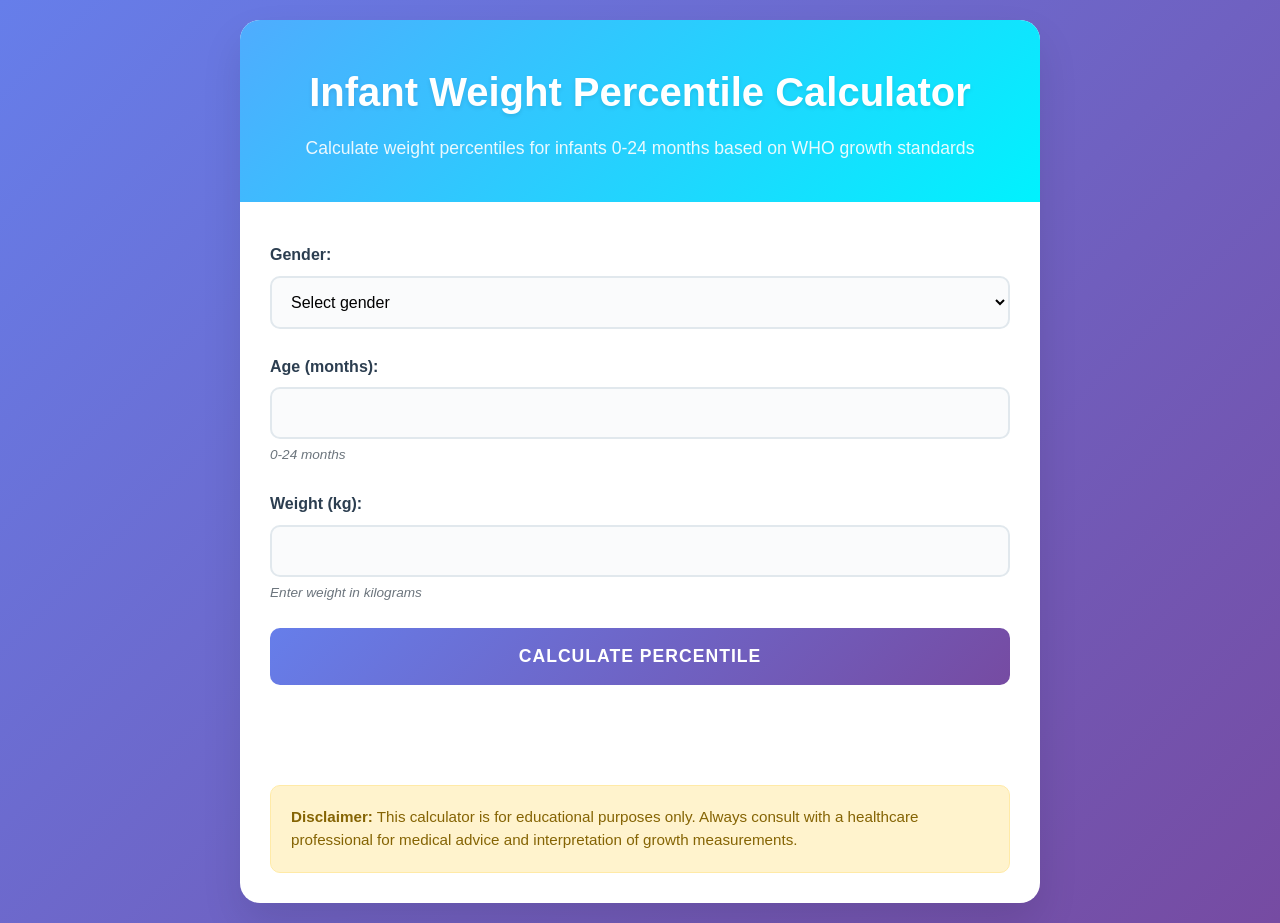
==== calculator-standalone.html @ 6d3e1f79 "Add infant weight percentile calculator with standalone HTML file Co-authored-by: kara.limchiu <kara" ====
<!DOCTYPE html>
<html lang="en">
<head>
    <meta charset="UTF-8">
    <meta name="viewport" content="width=device-width, initial-scale=1.0">
    <title>Infant Weight Percentile Calculator</title>
    <style>
        /* Reset and base styles */
        * {
            margin: 0;
            padding: 0;
            box-sizing: border-box;
        }

        body {
            font-family: 'Segoe UI', Tahoma, Geneva, Verdana, sans-serif;
            line-height: 1.6;
            color: #333;
            background: linear-gradient(135deg, #667eea 0%, #764ba2 100%);
            min-height: 100vh;
            padding: 20px;
        }

        .container {
            max-width: 800px;
            margin: 0 auto;
            background: white;
            border-radius: 20px;
            box-shadow: 0 20px 40px rgba(0, 0, 0, 0.1);
            overflow: hidden;
        }

        /* Header styles */
        header {
            background: linear-gradient(135deg, #4facfe 0%, #00f2fe 100%);
            color: white;
            padding: 40px 30px;
            text-align: center;
        }

        header h1 {
            font-size: 2.5rem;
            font-weight: 700;
            margin-bottom: 10px;
            text-shadow: 0 2px 4px rgba(0, 0, 0, 0.1);
        }

        header p {
            font-size: 1.1rem;
            opacity: 0.9;
            font-weight: 300;
        }

        /* Calculator card styles */
        .calculator-card {
            padding: 40px 30px;
            background: white;
        }

        /* Form styles */
        #percentile-form {
            margin-bottom: 30px;
        }

        .input-group {
            margin-bottom: 25px;
        }

        .input-group label {
            display: block;
            font-weight: 600;
            margin-bottom: 8px;
            color: #2c3e50;
            font-size: 1rem;
        }

        .input-group input,
        .input-group select {
            width: 100%;
            padding: 15px;
            border: 2px solid #e1e8ed;
            border-radius: 10px;
            font-size: 1rem;
            transition: all 0.3s ease;
            background: #fafbfc;
        }

        .input-group input:focus,
        .input-group select:focus {
            outline: none;
            border-color: #4facfe;
            background: white;
            box-shadow: 0 0 0 3px rgba(79, 172, 254, 0.1);
        }

        .input-help {
            display: block;
            font-size: 0.85rem;
            color: #6c757d;
            margin-top: 5px;
            font-style: italic;
        }

        /* Button styles */
        button[type="submit"] {
            width: 100%;
            background: linear-gradient(135deg, #667eea 0%, #764ba2 100%);
            color: white;
            border: none;
            padding: 18px;
            border-radius: 10px;
            font-size: 1.1rem;
            font-weight: 600;
            cursor: pointer;
            transition: all 0.3s ease;
            text-transform: uppercase;
            letter-spacing: 1px;
        }

        button[type="submit"]:hover {
            transform: translateY(-2px);
            box-shadow: 0 10px 20px rgba(102, 126, 234, 0.4);
        }

        /* Result section styles */
        .result-section {
            background: linear-gradient(135deg, #f8f9ff 0%, #e8f4fd 100%);
            border-radius: 15px;
            padding: 30px;
            margin-top: 30px;
            border: 1px solid #e1e8ed;
            animation: slideUp 0.5s ease-out;
        }

        .result-section h3 {
            color: #2c3e50;
            margin-bottom: 20px;
            font-size: 1.5rem;
            text-align: center;
        }

        .result-content {
            display: flex;
            flex-direction: column;
            gap: 25px;
        }

        /* Percentile display */
        .percentile-display {
            text-align: center;
            padding: 25px;
            background: white;
            border-radius: 15px;
            box-shadow: 0 5px 15px rgba(0, 0, 0, 0.05);
        }

        .percentile-number {
            font-size: 3.5rem;
            font-weight: 700;
            display: block;
            margin-bottom: 5px;
        }

        .percentile-number.normal {
            color: #28a745;
        }

        .percentile-number.low {
            color: #dc3545;
        }

        .percentile-number.high {
            color: #fd7e14;
        }

        .percentile-label {
            font-size: 1.2rem;
            color: #6c757d;
            font-weight: 500;
        }

        /* Result details */
        .result-details {
            background: white;
            padding: 25px;
            border-radius: 15px;
            box-shadow: 0 5px 15px rgba(0, 0, 0, 0.05);
        }

        #result-interpretation {
            font-size: 1.1rem;
            text-align: center;
            margin-bottom: 25px;
            padding: 15px;
            background: #f8f9fa;
            border-radius: 10px;
            font-weight: 500;
        }

        /* Percentile ranges */
        .percentile-ranges {
            display: grid;
            gap: 12px;
        }

        .range-item {
            display: flex;
            justify-content: space-between;
            align-items: center;
            padding: 12px 15px;
            background: #f8f9fa;
            border-radius: 8px;
            border-left: 4px solid #e9ecef;
        }

        .range-item:nth-child(1) {
            border-left-color: #dc3545;
        }

        .range-item:nth-child(2) {
            border-left-color: #28a745;
        }

        .range-item:nth-child(3) {
            border-left-color: #fd7e14;
        }

        .range-label {
            font-weight: 600;
            color: #2c3e50;
        }

        .range-description {
            color: #6c757d;
            font-weight: 500;
        }

        /* Disclaimer */
        .disclaimer {
            background: #fff3cd;
            border: 1px solid #ffeaa7;
            border-radius: 10px;
            padding: 20px;
            margin: 30px;
            color: #856404;
        }

        .disclaimer p {
            margin: 0;
            font-size: 0.95rem;
            line-height: 1.5;
        }

        /* Responsive design */
        @media (max-width: 768px) {
            body {
                padding: 10px;
            }
            
            .container {
                border-radius: 15px;
            }
            
            header {
                padding: 30px 20px;
            }
            
            header h1 {
                font-size: 2rem;
            }
            
            .calculator-card {
                padding: 30px 20px;
            }
            
            .disclaimer {
                margin: 20px;
                padding: 15px;
            }
            
            .percentile-number {
                font-size: 2.5rem;
            }
        }

        @keyframes slideUp {
            from {
                opacity: 0;
                transform: translateY(30px);
            }
            to {
                opacity: 1;
                transform: translateY(0);
            }
        }
    </style>
</head>
<body>
    <div class="container">
        <header>
            <h1>Infant Weight Percentile Calculator</h1>
            <p>Calculate weight percentiles for infants 0-24 months based on WHO growth standards</p>
        </header>

        <div class="calculator-card">
            <form id="percentile-form">
                <div class="input-group">
                    <label for="gender">Gender:</label>
                    <select id="gender" required>
                        <option value="">Select gender</option>
                        <option value="male">Male</option>
                        <option value="female">Female</option>
                    </select>
                </div>

                <div class="input-group">
                    <label for="age-months">Age (months):</label>
                    <input type="number" id="age-months" min="0" max="24" step="0.1" required>
                    <span class="input-help">0-24 months</span>
                </div>

                <div class="input-group">
                    <label for="weight">Weight (kg):</label>
                    <input type="number" id="weight" min="1" max="20" step="0.01" required>
                    <span class="input-help">Enter weight in kilograms</span>
                </div>

                <button type="submit">Calculate Percentile</button>
            </form>

            <div id="result" class="result-section" style="display: none;">
                <h3>Result</h3>
                <div class="result-content">
                    <div class="percentile-display">
                        <span class="percentile-number" id="percentile-value">--</span>
                        <span class="percentile-label">percentile</span>
                    </div>
                    <div class="result-details">
                        <p id="result-interpretation"></p>
                        <div class="percentile-ranges">
                            <div class="range-item">
                                <span class="range-label">Below 3rd percentile:</span>
                                <span class="range-description">Underweight</span>
                            </div>
                            <div class="range-item">
                                <span class="range-label">3rd-97th percentile:</span>
                                <span class="range-description">Normal weight</span>
                            </div>
                            <div class="range-item">
                                <span class="range-label">Above 97th percentile:</span>
                                <span class="range-description">Overweight</span>
                            </div>
                        </div>
                    </div>
                </div>
            </div>
        </div>

        <div class="disclaimer">
            <p><strong>Disclaimer:</strong> This calculator is for educational purposes only. Always consult with a healthcare professional for medical advice and interpretation of growth measurements.</p>
        </div>
    </div>

    <script>
        // WHO Weight-for-age percentile data (LMS method)
        const WHO_WEIGHT_DATA = {
            male: [
                [0, 0.3487, 3.3464, 0.14602],
                [1, 0.2297, 4.4709, 0.13395],
                [2, 0.1970, 5.5675, 0.12385],
                [3, 0.1738, 6.3762, 0.11727],
                [4, 0.1553, 7.0023, 0.11316],
                [5, 0.1395, 7.5105, 0.11080],
                [6, 0.1257, 7.9340, 0.10958],
                [7, 0.1134, 8.2970, 0.10902],
                [8, 0.1021, 8.6151, 0.10882],
                [9, 0.0917, 8.9014, 0.10881],
                [10, 0.0820, 9.1649, 0.10891],
                [11, 0.0730, 9.4122, 0.10906],
                [12, 0.0644, 9.6479, 0.10925],
                [15, 0.0424, 10.3002, 0.10986],
                [18, 0.0204, 10.9302, 0.11063],
                [21, -0.0021, 11.5490, 0.11154],
                [24, -0.0251, 12.1515, 0.11260]
            ],
            female: [
                [0, 0.3809, 3.2322, 0.14171],
                [1, 0.1233, 4.1873, 0.13724],
                [2, 0.0422, 5.1282, 0.13000],
                [3, -0.0134, 5.8458, 0.12619],
                [4, -0.0553, 6.4237, 0.12402],
                [5, -0.0903, 6.8985, 0.12274],
                [6, -0.1201, 7.2970, 0.12204],
                [7, -0.1462, 7.6422, 0.12178],
                [8, -0.1695, 7.9487, 0.12181],
                [9, -0.1909, 8.2254, 0.12199],
                [10, -0.2111, 8.4800, 0.12223],
                [11, -0.2306, 8.7192, 0.12247],
                [12, -0.2497, 8.9481, 0.12268],
                [15, -0.3089, 9.6298, 0.12309],
                [18, -0.3700, 10.2849, 0.12349],
                [21, -0.4321, 10.9371, 0.12394],
                [24, -0.4952, 11.5939, 0.12446]
            ]
        };

        function interpolateLMS(age, gender) {
            const data = WHO_WEIGHT_DATA[gender];
            let lowerIndex = 0;
            let upperIndex = data.length - 1;
            
            for (let i = 0; i < data.length - 1; i++) {
                if (age >= data[i][0] && age <= data[i + 1][0]) {
                    lowerIndex = i;
                    upperIndex = i + 1;
                    break;
                }
            }
            
            const lowerAge = data[lowerIndex][0];
            const upperAge = data[upperIndex][0];
            
            if (lowerAge === upperAge) {
                return {
                    L: data[lowerIndex][1],
                    M: data[lowerIndex][2],
                    S: data[lowerIndex][3]
                };
            }
            
            const ratio = (age - lowerAge) / (upperAge - lowerAge);
            
            return {
                L: data[lowerIndex][1] + ratio * (data[upperIndex][1] - data[lowerIndex][1]),
                M: data[lowerIndex][2] + ratio * (data[upperIndex][2] - data[lowerIndex][2]),
                S: data[lowerIndex][3] + ratio * (data[upperIndex][3] - data[lowerIndex][3])
            };
        }

        function calculateZScore(weight, age, gender) {
            const lms = interpolateLMS(age, gender);
            const L = lms.L;
            const M = lms.M;
            const S = lms.S;
            
            if (L !== 0) {
                return (Math.pow(weight / M, L) - 1) / (L * S);
            } else {
                return Math.log(weight / M) / S;
            }
        }

        function zScoreToPercentile(z) {
            const a1 = 0.254829592;
            const a2 = -0.284496736;
            const a3 = 1.421413741;
            const a4 = -1.453152027;
            const a5 = 1.061405429;
            const p = 0.3275911;
            
            const sign = z < 0 ? -1 : 1;
            z = Math.abs(z);
            
            const t = 1.0 / (1.0 + p * z);
            const y = 1.0 - (((((a5 * t + a4) * t) + a3) * t + a2) * t + a1) * t * Math.exp(-z * z);
            
            const percentile = 0.5 * (1.0 + sign * y) * 100;
            return Math.round(percentile * 10) / 10;
        }

        function calculateWeightPercentile(weight, ageMonths, gender) {
            if (ageMonths < 0 || ageMonths > 24) {
                throw new Error('Age must be between 0 and 24 months');
            }
            
            if (weight < 1 || weight > 20) {
                throw new Error('Weight must be between 1 and 20 kg');
            }
            
            const zScore = calculateZScore(weight, ageMonths, gender);
            const percentile = zScoreToPercentile(zScore);
            
            return {
                percentile: percentile,
                zScore: zScore,
                interpretation: getInterpretation(percentile)
            };
        }

        function getInterpretation(percentile) {
            if (percentile < 3) {
                return 'Below normal range (underweight). Please consult with a healthcare provider.';
            } else if (percentile >= 3 && percentile <= 97) {
                return 'Within normal range for age and gender.';
            } else {
                return 'Above normal range (overweight). Please consult with a healthcare provider.';
            }
        }

        document.addEventListener('DOMContentLoaded', function() {
            const form = document.getElementById('percentile-form');
            const resultSection = document.getElementById('result');
            const percentileValue = document.getElementById('percentile-value');
            const resultInterpretation = document.getElementById('result-interpretation');
            
            form.addEventListener('submit', function(e) {
                e.preventDefault();
                
                const gender = document.getElementById('gender').value;
                const ageMonths = parseFloat(document.getElementById('age-months').value);
                const weight = parseFloat(document.getElementById('weight').value);
                
                try {
                    const result = calculateWeightPercentile(weight, ageMonths, gender);
                    
                    percentileValue.textContent = result.percentile + 'th';
                    resultInterpretation.textContent = result.interpretation;
                    
                    percentileValue.className = 'percentile-number';
                    if (result.percentile < 3) {
                        percentileValue.classList.add('low');
                    } else if (result.percentile > 97) {
                        percentileValue.classList.add('high');
                    } else {
                        percentileValue.classList.add('normal');
                    }
                    
                    resultSection.style.display = 'block';
                    resultSection.scrollIntoView({ behavior: 'smooth' });
                    
                } catch (error) {
                    alert('Error: ' + error.message);
                }
            });
        });
    </script>
</body>
</html>
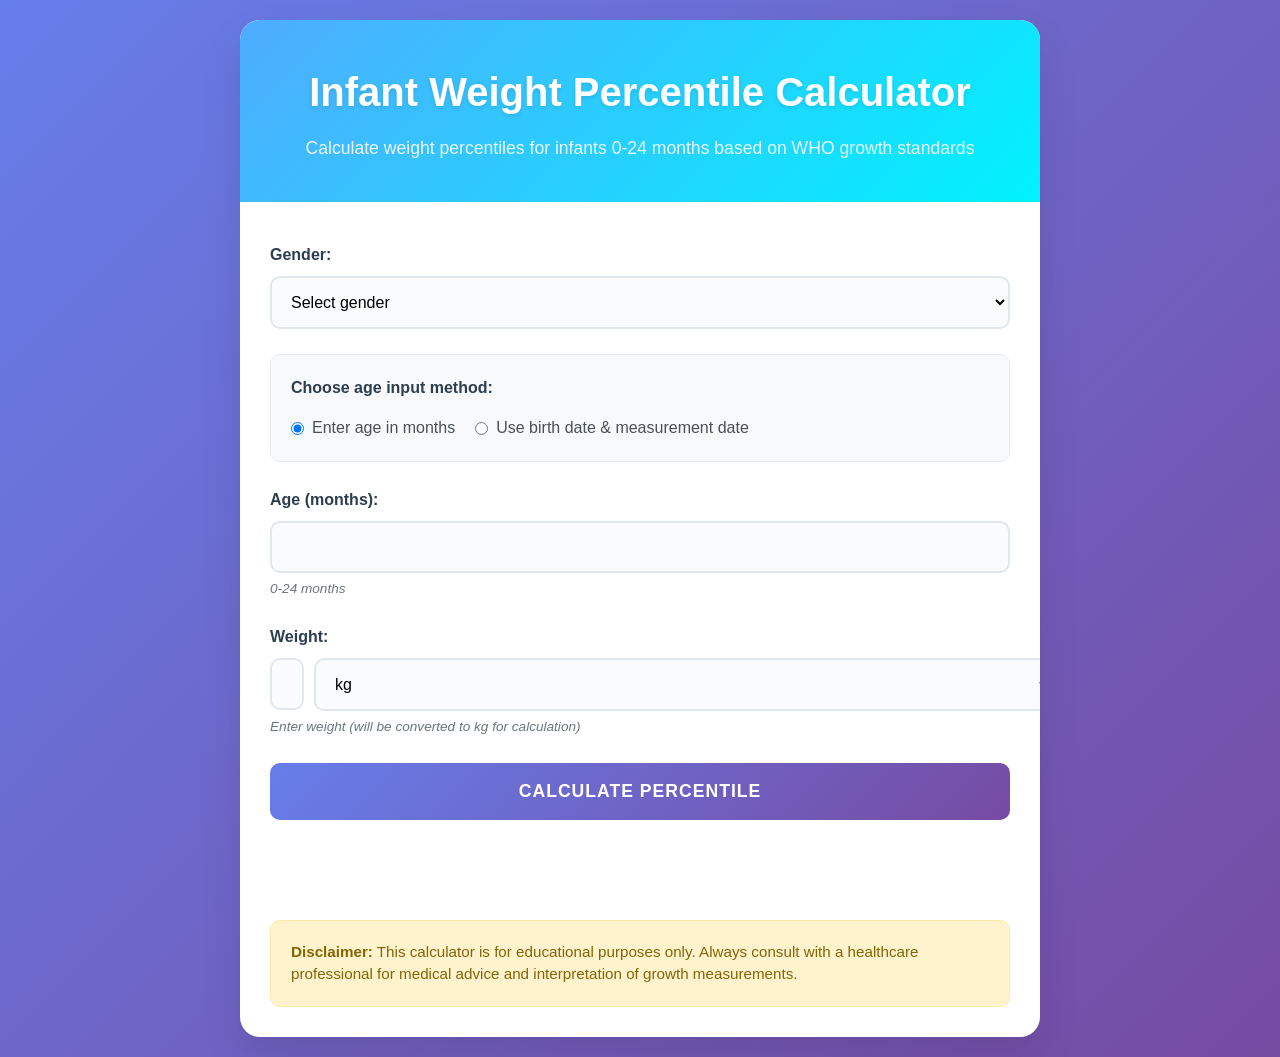
==== commit c06ee5eb: "Add flexible age input and weight unit conversion options Co-authored-by: kara.limchiu <kara.limchiu" ====
--- a/calculator-standalone.html
+++ b/calculator-standalone.html
@@ -293,6 +293,91 @@
                 transform: translateY(0);
             }
         }
+
+        /* New Input Method Selector */
+        .input-method-selector {
+            margin-bottom: 25px;
+            padding: 20px;
+            background: #f8f9fa;
+            border-radius: 10px;
+            border: 1px solid #e9ecef;
+        }
+
+        .method-label {
+            display: block;
+            font-weight: 600;
+            margin-bottom: 15px;
+            color: #2c3e50;
+            font-size: 1rem;
+        }
+
+        .radio-group {
+            display: flex;
+            gap: 20px;
+            flex-wrap: wrap;
+        }
+
+        .radio-option {
+            display: flex;
+            align-items: center;
+            gap: 8px;
+            cursor: pointer;
+            font-weight: 500;
+            color: #495057;
+        }
+
+        .radio-option input[type="radio"] {
+            width: auto;
+            margin: 0;
+        }
+
+        /* Date Input Groups */
+        .input-group-dates {
+            display: grid;
+            gap: 20px;
+            margin-bottom: 25px;
+            padding: 20px;
+            background: #f8f9fa;
+            border-radius: 10px;
+            border: 1px solid #e9ecef;
+        }
+
+        /* Weight Input Container */
+        .weight-input-container {
+            display: flex;
+            gap: 10px;
+            align-items: center;
+        }
+
+        .weight-input-container input {
+            flex: 1;
+            margin: 0;
+        }
+
+        .unit-selector {
+            width: auto;
+            min-width: 70px;
+            padding: 15px 10px;
+            margin: 0;
+            flex-shrink: 0;
+        }
+
+        /* Responsive adjustments for new elements */
+        @media (max-width: 768px) {
+            .radio-group {
+                flex-direction: column;
+                gap: 15px;
+            }
+            
+            .weight-input-container {
+                flex-direction: column;
+                gap: 10px;
+            }
+            
+            .unit-selector {
+                width: 100%;
+            }
+        }
     </style>
 </head>
 <body>
@@ -313,16 +398,53 @@
                     </select>
                 </div>
 
-                <div class="input-group">
+                <!-- Age Input Options -->
+                <div class="input-method-selector">
+                    <label class="method-label">Choose age input method:</label>
+                    <div class="radio-group">
+                        <label class="radio-option">
+                            <input type="radio" name="age-method" value="months" checked>
+                            <span>Enter age in months</span>
+                        </label>
+                        <label class="radio-option">
+                            <input type="radio" name="age-method" value="dates">
+                            <span>Use birth date & measurement date</span>
+                        </label>
+                    </div>
+                </div>
+
+                <!-- Age in Months (Default) -->
+                <div class="input-group" id="age-months-group">
                     <label for="age-months">Age (months):</label>
-                    <input type="number" id="age-months" min="0" max="24" step="0.1" required>
+                    <input type="number" id="age-months" min="0" max="24" step="0.1">
                     <span class="input-help">0-24 months</span>
                 </div>
 
+                <!-- Date-based Age Input -->
+                <div class="input-group-dates" id="date-inputs-group" style="display: none;">
+                    <div class="input-group">
+                        <label for="birth-date">Date of Birth:</label>
+                        <input type="date" id="birth-date">
+                        <span class="input-help">Infant's birth date</span>
+                    </div>
+                    <div class="input-group">
+                        <label for="measurement-date">Measurement Date:</label>
+                        <input type="date" id="measurement-date">
+                        <span class="input-help">Date when weight was measured</span>
+                    </div>
+                </div>
+
+                <!-- Weight Input with Unit Selection -->
                 <div class="input-group">
-                    <label for="weight">Weight (kg):</label>
-                    <input type="number" id="weight" min="1" max="20" step="0.01" required>
-                    <span class="input-help">Enter weight in kilograms</span>
+                    <label for="weight">Weight:</label>
+                    <div class="weight-input-container">
+                        <input type="number" id="weight" min="0.1" step="0.01" required>
+                        <select id="weight-unit" class="unit-selector">
+                            <option value="kg">kg</option>
+                            <option value="lb">lb</option>
+                        </select>
+                    </div>
+                    <span class="input-help">Enter weight (will be converted to kg for calculation)</span>
                 </div>
 
                 <button type="submit">Calculate Percentile</button>
@@ -497,24 +619,122 @@
             }
         }
 
+        // Helper function to convert pounds to kilograms
+        function poundsToKg(pounds) {
+            return pounds * 0.453592;
+        }
+
+        // Helper function to calculate age in months from birth date and measurement date
+        function calculateAgeInMonths(birthDate, measurementDate) {
+            const birth = new Date(birthDate);
+            const measurement = new Date(measurementDate);
+            
+            if (measurement < birth) {
+                throw new Error('Measurement date cannot be before birth date');
+            }
+            
+            // Calculate age in months with decimal precision
+            const ageInMs = measurement.getTime() - birth.getTime();
+            const ageInDays = ageInMs / (1000 * 60 * 60 * 24);
+            const ageInMonths = ageInDays / 30.44; // Average days per month
+            
+            return Math.round(ageInMonths * 10) / 10; // Round to 1 decimal place
+        }
+
+        // Helper function to set today's date as default for measurement date
+        function setDefaultMeasurementDate() {
+            const today = new Date();
+            const formattedDate = today.toISOString().split('T')[0];
+            document.getElementById('measurement-date').value = formattedDate;
+        }
+
         document.addEventListener('DOMContentLoaded', function() {
             const form = document.getElementById('percentile-form');
             const resultSection = document.getElementById('result');
             const percentileValue = document.getElementById('percentile-value');
             const resultInterpretation = document.getElementById('result-interpretation');
             
+            // Initialize default measurement date
+            setDefaultMeasurementDate();
+            
+            // Handle age input method toggle
+            const ageMethodRadios = document.querySelectorAll('input[name="age-method"]');
+            const ageMonthsGroup = document.getElementById('age-months-group');
+            const dateInputsGroup = document.getElementById('date-inputs-group');
+            
+            ageMethodRadios.forEach(radio => {
+                radio.addEventListener('change', function() {
+                    if (this.value === 'months') {
+                        ageMonthsGroup.style.display = 'block';
+                        dateInputsGroup.style.display = 'none';
+                        // Make age-months required when selected
+                        document.getElementById('age-months').required = true;
+                        document.getElementById('birth-date').required = false;
+                        document.getElementById('measurement-date').required = false;
+                    } else {
+                        ageMonthsGroup.style.display = 'none';
+                        dateInputsGroup.style.display = 'block';
+                        // Make date inputs required when selected
+                        document.getElementById('age-months').required = false;
+                        document.getElementById('birth-date').required = true;
+                        document.getElementById('measurement-date').required = true;
+                    }
+                });
+            });
+            
             form.addEventListener('submit', function(e) {
                 e.preventDefault();
                 
-                const gender = document.getElementById('gender').value;
-                const ageMonths = parseFloat(document.getElementById('age-months').value);
-                const weight = parseFloat(document.getElementById('weight').value);
-                
                 try {
+                    const gender = document.getElementById('gender').value;
+                    let ageMonths;
+                    
+                    // Determine which age input method is selected
+                    const ageMethod = document.querySelector('input[name="age-method"]:checked').value;
+                    
+                    if (ageMethod === 'months') {
+                        ageMonths = parseFloat(document.getElementById('age-months').value);
+                        if (!ageMonths && ageMonths !== 0) {
+                            throw new Error('Please enter the age in months');
+                        }
+                    } else {
+                        const birthDate = document.getElementById('birth-date').value;
+                        const measurementDate = document.getElementById('measurement-date').value;
+                        
+                        if (!birthDate || !measurementDate) {
+                            throw new Error('Please enter both birth date and measurement date');
+                        }
+                        
+                        ageMonths = calculateAgeInMonths(birthDate, measurementDate);
+                    }
+                    
+                    // Get weight and convert if necessary
+                    let weight = parseFloat(document.getElementById('weight').value);
+                    const weightUnit = document.getElementById('weight-unit').value;
+                    
+                    if (!weight) {
+                        throw new Error('Please enter the weight');
+                    }
+                    
+                    // Convert to kg if weight is in pounds
+                    if (weightUnit === 'lb') {
+                        weight = poundsToKg(weight);
+                    }
+                    
+                    if (!gender) {
+                        throw new Error('Please select the gender');
+                    }
+                    
                     const result = calculateWeightPercentile(weight, ageMonths, gender);
                     
+                    // Display the calculated age if using date method
+                    let ageDisplay = '';
+                    if (ageMethod === 'dates') {
+                        ageDisplay = ` (Age: ${ageMonths} months)`;
+                    }
+                    
                     percentileValue.textContent = result.percentile + 'th';
-                    resultInterpretation.textContent = result.interpretation;
+                    resultInterpretation.textContent = result.interpretation + ageDisplay;
                     
                     percentileValue.className = 'percentile-number';
                     if (result.percentile < 3) {
